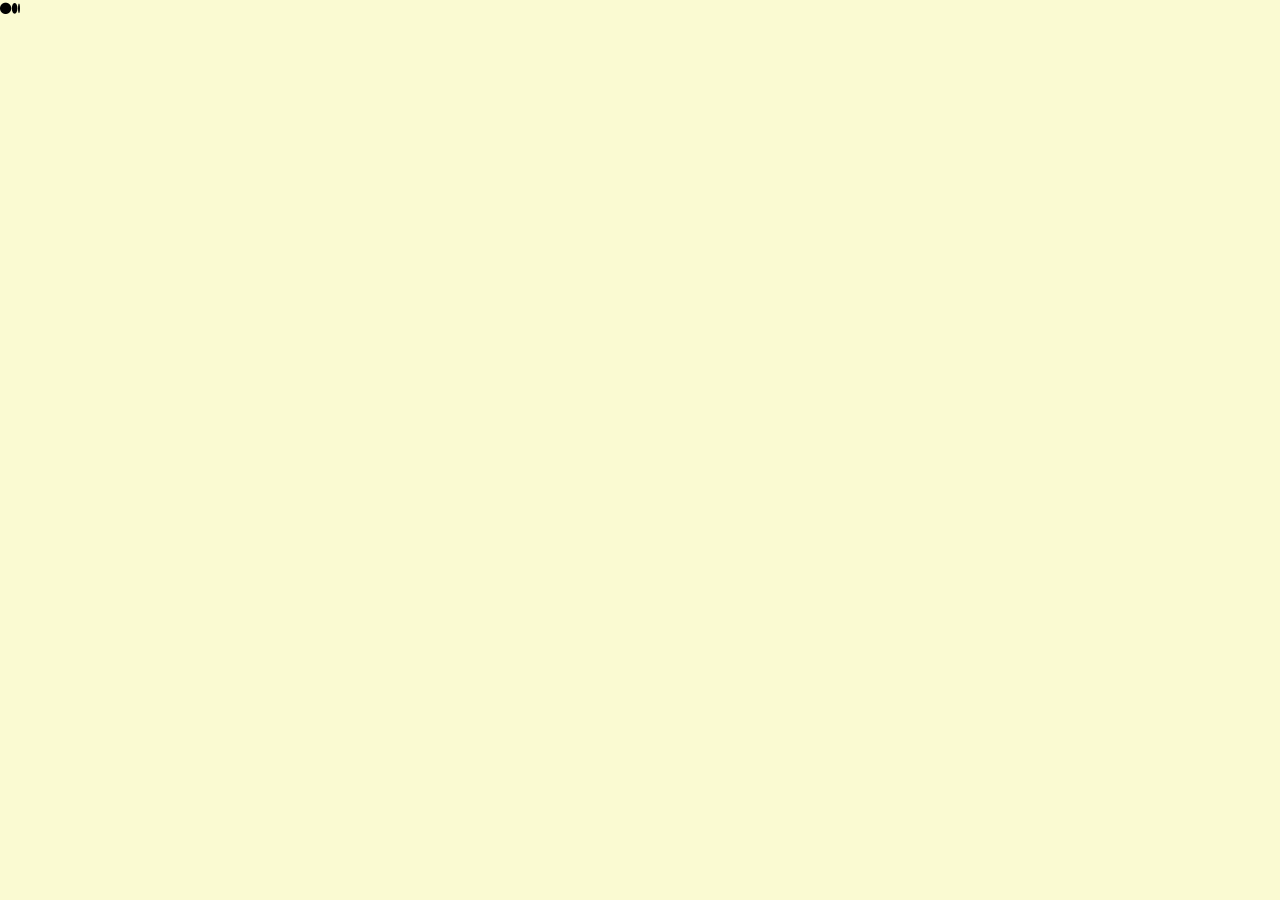
==== index.html @ b1cd8786 "media-palyer" ====
<!DOCTYPE html>
<html lang="en">
<head>
    <meta charset="UTF-8">
    <meta name="viewport" content="width=device-width, initial-scale=1.0">
    <title>media player</title>
    <link rel="icon" type="image/png" href="https://www.google.com/s2/u/0/favicons?domain=notepad-plus.en.softonic.com">
    <link rel="stylesheet" href="https://cdnjs.cloudflare.com/ajax/libs/font-awesome/6.6.0/css/all.min.css">
    <link rel="stylesheet" href="style.css">
</head>
<body>
    <i class="fa-brands fa-medium"></i>
 <!-- Script-->   
  <script scr="script.js"></script>
</body>
</html>
---- style.css ----
html {
    box-sizing: border-box;
}

  body {
    margin: 0;
    min-height: 100vh;
    background: lightgoldenrodyellow;
  }
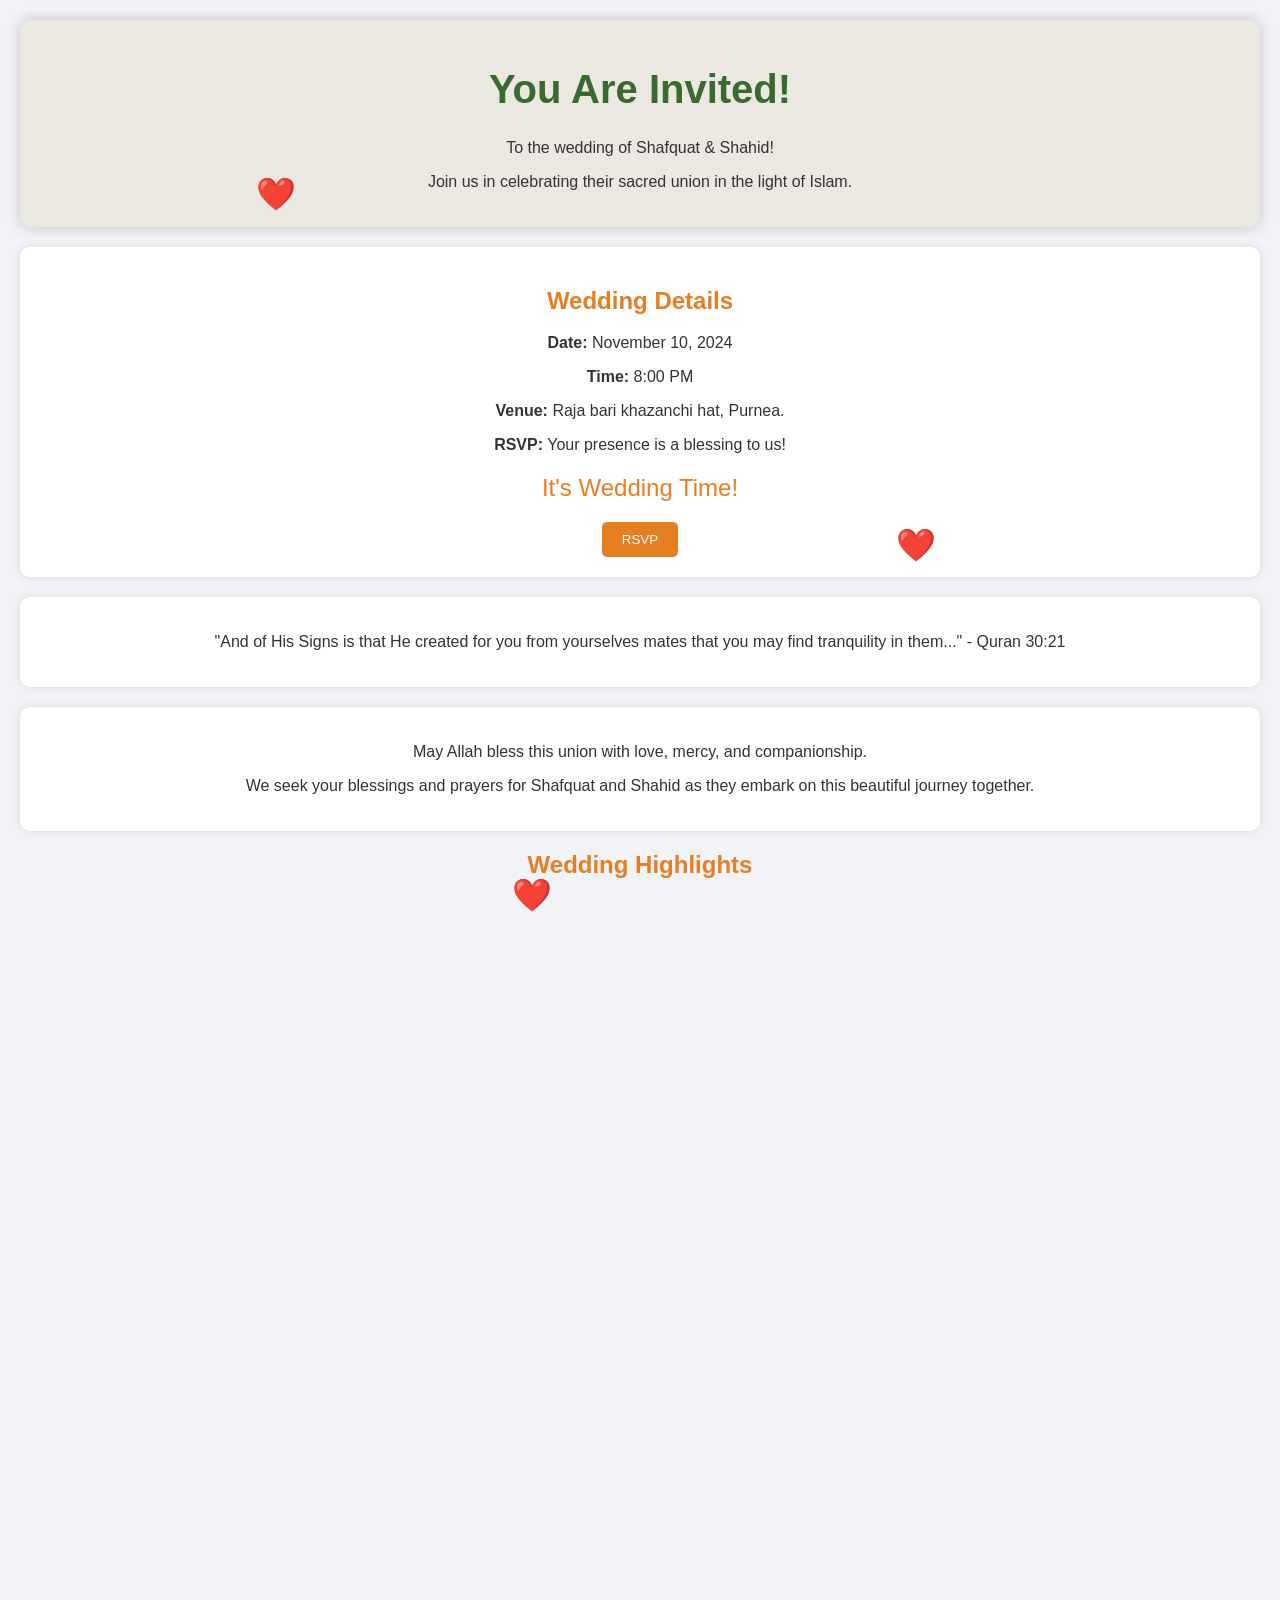
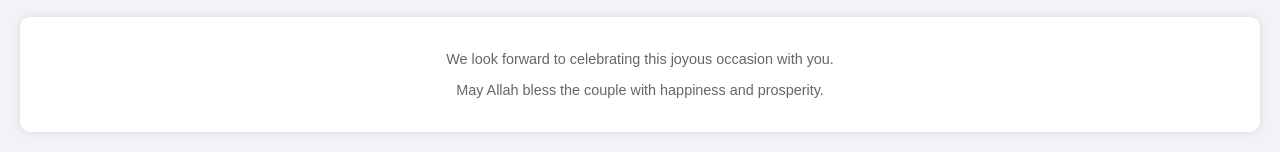
==== commit e095629f: "Create index.html" ====
--- a/index.html
+++ b/index.html
@@ -3,14 +3,236 @@
 <head>
     <meta charset="UTF-8">
     <meta name="viewport" content="width=device-width, initial-scale=1.0">
-    <title>media player</title>
-    <link rel="icon" type="image/png" href="https://www.google.com/s2/u/0/favicons?domain=notepad-plus.en.softonic.com">
-    <link rel="stylesheet" href="https://cdnjs.cloudflare.com/ajax/libs/font-awesome/6.6.0/css/all.min.css">
-    <link rel="stylesheet" href="style.css">
+    <title>Shafquat & Shahid's Wedding</title>
+    <style>
+        body {
+            font-family: 'Arial', sans-serif;
+            text-align: center;
+            background-color: #f2f3f7;
+            margin: 0;
+            padding: 20px;
+            color: #333;
+            overflow-x: hidden;
+            position: relative;
+            animation: backgroundAnimation 10s infinite;
+        }
+
+        @keyframes backgroundAnimation {
+            0% { background-color: #f2f3f7; }
+            50% { background-color: #dff9e1; }
+            100% { background-color: #f2f3f7; }
+        }
+
+        header {
+            background-color: #eae8e0;
+            padding: 20px;
+            border-radius: 10px;
+            animation: fadeIn 2s;
+            box-shadow: 0 0 15px rgba(0, 0, 0, 0.2);
+            margin-bottom: 20px;
+        }
+
+        h1 {
+            color: #3a6a30;
+            font-size: 2.5em;
+            animation: bounceIn 1s;
+        }
+
+        h2 {
+            color: #e67e22;
+            animation: bounceIn 1s;
+        }
+
+        @keyframes bounceIn {
+            0% { transform: scale(0.5); opacity: 0; }
+            50% { transform: scale(1.1); }
+            100% { transform: scale(1); opacity: 1; }
+        }
+
+        .details, .quote, .prayer, footer {
+            background-color: #fff;
+            padding: 20px;
+            margin-top: 20px;
+            border-radius: 10px;
+            box-shadow: 0 0 10px rgba(0, 0, 0, 0.1);
+            animation: slideIn 1s ease forwards;
+        }
+
+        @keyframes slideIn {
+            from { transform: translateY(20px); opacity: 0; }
+            to { transform: translateY(0); opacity: 1; }
+        }
+
+        .timer {
+            font-size: 1.5em;
+            margin: 20px 0;
+            color: #e67e22;
+            animation: fadeIn 1.5s;
+        }
+
+        button {
+            padding: 10px 20px;
+            background-color: #e67e22;
+            border: none;
+            color: white;
+            border-radius: 5px;
+            cursor: pointer;
+            transition: background-color 0.3s, transform 0.3s;
+            animation: pulse 1s infinite;
+        }
+
+        button:hover {
+            background-color: #d35400;
+            transform: scale(1.05) rotate(3deg);
+        }
+
+        @keyframes pulse {
+            0%, 100% { transform: scale(1); }
+            50% { transform: scale(1.05); }
+        }
+
+        footer {
+            margin-top: 20px;
+            font-size: 0.9em;
+            color: #666;
+            animation: fadeIn 2s;
+        }
+
+        .floating-heart {
+            position: absolute;
+            font-size: 2em;
+            color: red;
+            animation: float 5s infinite;
+        }
+
+        @keyframes float {
+            0% { transform: translateY(0); }
+            50% { transform: translateY(-30px); }
+            100% { transform: translateY(0); }
+        }
+
+        /* Scroll Button */
+        #scrollButton {
+            display: none;
+            position: fixed;
+            bottom: 30px;
+            right: 30px;
+            z-index: 100;
+            background-color: #e67e22;
+            color: white;
+            border: none;
+            padding: 10px 15px;
+            border-radius: 50%;
+            cursor: pointer;
+            font-size: 18px;
+            transition: background-color 0.3s, transform 0.3s;
+        }
+
+        #scrollButton:hover {
+            background-color: #d35400;
+            transform: scale(1.1);
+        }
+    </style>
 </head>
 <body>
-    <i class="fa-brands fa-medium"></i>
- <!-- Script-->   
-  <script scr="script.js"></script>
+    <header>
+        <h1>You Are Invited!</h1>
+        <p>To the wedding of Shafquat & Shahid!</p>
+        <p>Join us in celebrating their sacred union in the light of Islam.</p>
+    </header>
+
+    <section class="details">
+        <h2>Wedding Details</h2>
+        <p><strong>Date:</strong> November 10, 2024</p>
+        <p><strong>Time:</strong> 8:00 PM</p>
+        <p><strong>Venue:</strong> Raja bari khazanchi hat, Purnea.</p>
+        <p><strong>RSVP:</strong> Your presence is a blessing to us!</p>
+        <div class="timer" id="timer"></div>
+        <button id="rsvpBtn">RSVP</button>
+        <div id="rsvpMessage"></div>
+    </section>
+
+    <section class="quote">
+        <p>"And of His Signs is that He created for you from yourselves mates that you may find tranquility in them..." - Quran 30:21</p>
+    </section>
+
+    <section class="prayer">
+        <p>May Allah bless this union with love, mercy, and companionship.</p>
+        <p>We seek your blessings and prayers for Shafquat and Shahid as they embark on this beautiful journey together.</p>
+    </section>
+
+    <!-- Embedded Video -->
+    <section class="video">
+        <h2>Wedding Highlights</h2>
+        <div style="padding:56.25% 0 0 0;position:relative;">
+            <iframe src="https://player.vimeo.com/video/1025442345?badge=0&amp;autopause=0&amp;player_id=0&amp;app_id=58479" 
+                    frameborder="0" allow="autoplay; fullscreen; picture-in-picture; clipboard-write" 
+                    style="position:absolute;top:0;left:0;width:100%;height:100%;" 
+                    title="Shafquat's wedding">
+            </iframe>
+        </div>
+    </section>
+
+    <footer>
+        <p>We look forward to celebrating this joyous occasion with you.</p>
+        <p>May Allah bless the couple with happiness and prosperity.</p>
+    </footer>
+
+    <!-- Floating hearts -->
+    <div class="floating-heart" style="top: 10%; left: 20%;">❤️</div>
+    <div class="floating-heart" style="top: 30%; left: 70%;">❤️</div>
+    <div class="floating-heart" style="top: 50%; left: 40%;">❤️</div>
+
+    <!-- Scroll Button -->
+    <button id="scrollButton" onclick="scrollToTop()">↑</button>
+
+    <script>
+        // Countdown Timer
+        const weddingDate = new Date("November 10, 2024 15:00:00").getTime();
+
+        const countdown = setInterval(function() {
+            const now = new Date().getTime();
+            const distance = weddingDate - now;
+
+            const days = Math.floor(distance / (1000 * 60 * 60 * 24));
+            const hours = Math.floor((distance % (1000 * 60 * 60 * 24)) / (1000 * 60 * 60));
+            const minutes = Math.floor((distance % (1000 * 60 * 60)) / (1000 * 60));
+            const seconds = Math.floor((distance % (1000 * 60)) / 1000);
+
+            document.getElementById("timer").innerHTML = 
+                days + "d " + hours + "h " + minutes + "m " + seconds + "s ";
+
+            if (distance < 0) {
+                clearInterval(countdown);
+                document.getElementById("timer").innerHTML = "It's Wedding Time!";
+            }
+        }, 1000);
+
+        // RSVP Button Functionality
+        document.getElementById("rsvpBtn").addEventListener("click", function() {
+            const rsvpMessage = document.getElementById("rsvpMessage");
+            rsvpMessage.innerHTML = "Thank you for your RSVP!";
+            rsvpMessage.style.color = "green";
+            rsvpMessage.style.fontSize = "1.2em";
+            rsvpMessage.style.animation = "fadeIn 1s";
+        });
+
+        // Scroll to Top Button Functionality
+        window.onscroll = function() {scrollFunction()};
+
+        function scrollFunction() {
+            const scrollButton = document.getElementById("scrollButton");
+            if (document.body.scrollTop > 20 || document.documentElement.scrollTop > 20) {
+                scrollButton.style.display = "block";
+          } else
+             {
+                scrollButton.style.display = "none";
+             }
+          }
+
+        function scrollToTop() {
+            window.scrollTo({ top: 0, behavior: "smooth" });
+        }
+    </script>
 </body>
 </html>
